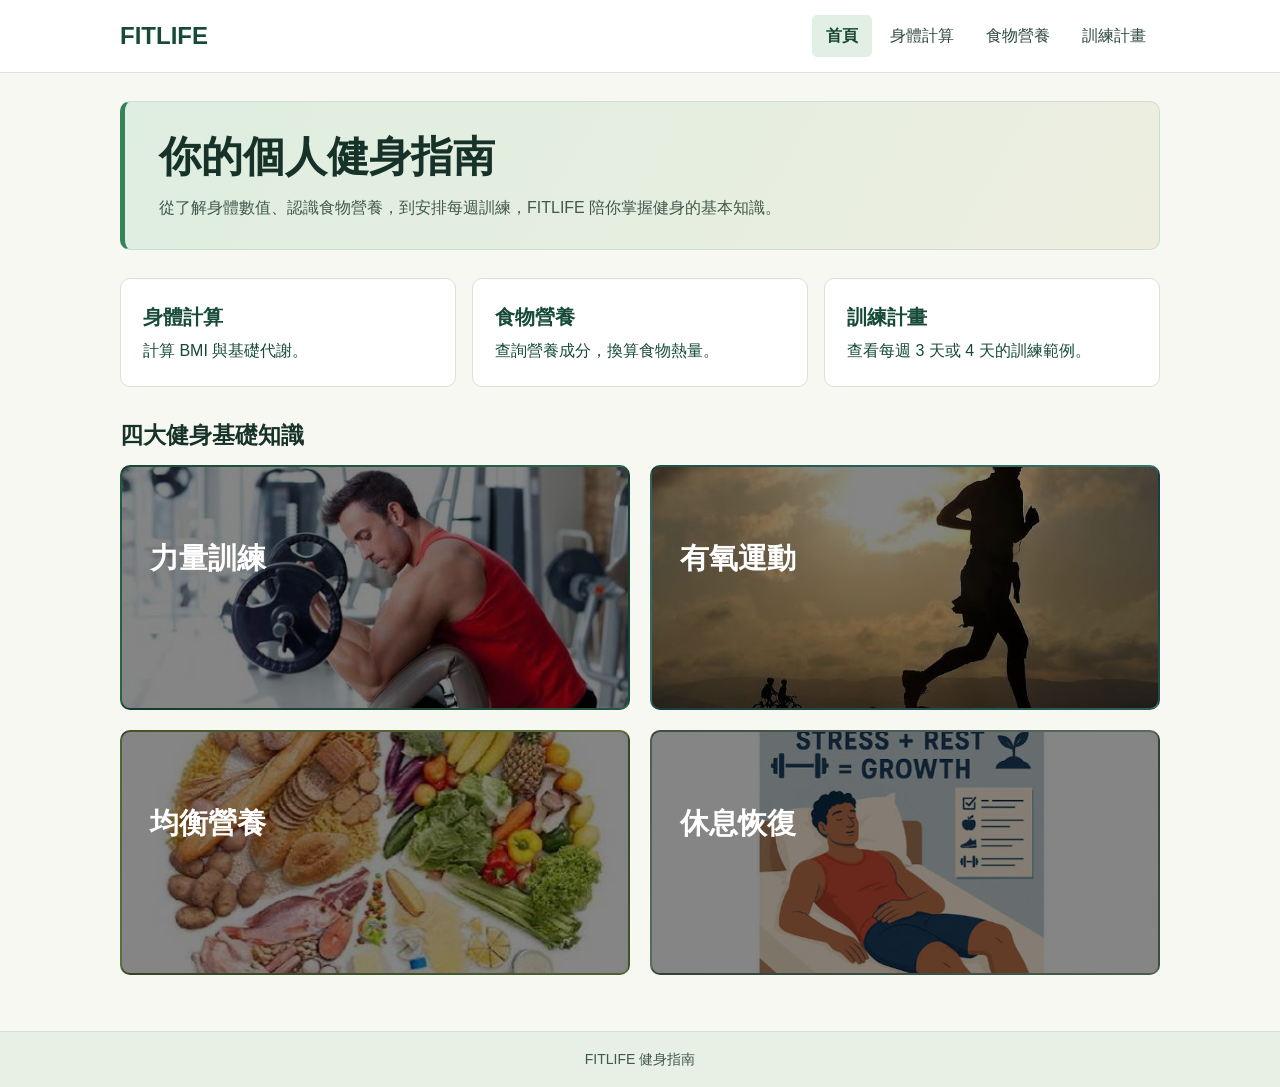
==== index.html @ 1229dff1 "Add files via upload" ====
<!DOCTYPE html>
<html lang="zh-Hant">
<head>
    <meta charset="UTF-8">
    <meta name="viewport" content="width=device-width, initial-scale=1.0">
    <title>首頁｜FITLIFE</title>
    <link rel="stylesheet" href="style.css">
</head>
<body>
    <header class="site-header">
        <div class="container header-content">
            <a class="site-name" href="index.html">FITLIFE</a>
            <nav>
                <a href="index.html" aria-current="page">首頁</a>
                <a href="body.html">身體計算</a>
                <a href="food.html">食物營養</a>
                <a href="training.html">訓練計畫</a>
            </nav>
        </div>
    </header>

    <main class="container">
        <section class="page-intro">
            <h1>你的個人健身指南</h1>
            <p>從了解身體數值、認識食物營養，到安排每週訓練，FITLIFE 陪你掌握健身的基本知識。</p>
        </section>

        <div class="home-links">
            <a class="panel home-link" href="body.html">
                <strong>身體計算</strong>
                <span>計算 BMI 與基礎代謝。</span>
            </a>
            <a class="panel home-link" href="food.html">
                <strong>食物營養</strong>
                <span>查詢營養成分，換算食物熱量。</span>
            </a>
            <a class="panel home-link" href="training.html">
                <strong>訓練計畫</strong>
                <span>查看每週 3 天或 4 天的訓練範例。</span>
            </a>
        </div>

        <section class="fitness-basics">
            <h2>四大健身基礎知識</h2>
            <!-- tabindex="0" 讓使用者能用 Tab 移到卡片。 -->
            <div class="basics-grid">
                <article class="photo-card basics-card strength-card" tabindex="0">
                    <img class="card-photo" src="images/力量訓練.jpg" alt="力量訓練示意圖">
                    <h3 class="card-title">力量訓練</h3>
                    <p class="card-description">利用自體重量、啞鈴或彈力帶提供阻力。可以從椅子坐站、伏地挺身或划船開始，先熟悉動作，再逐步增加阻力或次數。</p>
                </article>
                <article class="photo-card basics-card cardio-card" tabindex="0">
                    <img class="card-photo" src="images/有氧運動.jpg" alt="有氧運動示意圖">
                    <h3 class="card-title">有氧運動</h3>
                    <p class="card-description">快走、騎車和游泳都是常見的有氧活動。中等強度下，呼吸會比平常快，但通常還能交談。可以先從容易持續的活動開始。</p>
                </article>
                <article class="photo-card basics-card balance-card" tabindex="0">
                    <img class="card-photo" src="images/均衡營養.jpg" alt="均衡飲食示意圖">
                    <h3 class="card-title">均衡營養</h3>
                    <p class="card-description">把全穀雜糧、蔬果與豆魚蛋肉搭配起來，並適量攝取油脂。碳水化合物提供活動能量，蛋白質是身體修復組織的原料。</p>
                </article>
                <article class="photo-card basics-card rest-card" tabindex="0">
                    <img class="card-photo" src="images/恢復休息.jpg" alt="休息與恢復示意圖">
                    <h3 class="card-title">休息恢復</h3>
                    <p class="card-description">在訓練日之間安排休息，並維持規律的睡眠。休息日可以散步或做輕鬆的活動，讓下一次訓練更容易維持原本的節奏。</p>
                </article>
            </div>
        </section>
    </main>

    <footer class="site-footer">FITLIFE 健身指南</footer>
</body>
</html>
---- style.css ----
* {
    box-sizing: border-box;
}

body {
    margin: 0;
    background-color: #f7f8f2;
    color: #173329;
    font-family: "Microsoft JhengHei", "Noto Sans TC", Arial, sans-serif;
    line-height: 1.65;
}

.container {
    width: 92%;
    max-width: 1040px;
    margin: 0 auto;
}

.site-header {
    background-color: #ffffff;
    border-bottom: 1px solid #dbe5da;
}

.header-content {
    display: flex;
    justify-content: space-between;
    align-items: center;
    gap: 16px;
    min-height: 72px;
}

.site-name {
    color: #174b38;
    font-size: 24px;
    font-weight: bold;
    text-decoration: none;
}

nav {
    display: flex;
    gap: 4px;
}

nav a {
    padding: 8px 14px;
    border-radius: 5px;
    color: #30483e;
    text-decoration: none;
    transition: background-color 0.2s;
}

nav a[aria-current="page"] {
    background-color: #e2efe5;
    color: #164630;
    font-weight: bold;
}

nav a:hover,
nav a:focus-visible {
    background-color: #1b6246;
    color: #ffffff;
}

main {
    min-height: 76vh;
    padding-bottom: 56px;
}

.page-intro {
    margin: 28px 0;
    padding: 28px 34px;
    border: 1px solid #cbded0;
    border-left: 5px solid #36835a;
    border-radius: 10px;
    background: linear-gradient(120deg, #deeee0, #edeee0);
}

h1, h2, h3, p {
    margin-top: 0;
}

h1 {
    margin-bottom: 0;
    font-size: 42px;
    line-height: 1.3;
}

.page-intro p {
    margin: 10px 0 0;
    color: #40594c;
}

h2 {
    margin-bottom: 10px;
    font-size: 23px;
}

h3 {
    margin-bottom: 6px;
    font-size: 19px;
}

.panel {
    padding: 22px;
    border: 1px solid #d6e2d7;
    border-radius: 10px;
    background-color: #ffffff;
}

.calculator-grid,
.form-grid,
.nutrient-grid,
.basics-grid,
.training-grid {
    display: grid;
    grid-template-columns: 1fr 1fr;
    gap: 16px;
}

.calculator-grid {
    align-items: start;
}

.home-links {
    display: grid;
    grid-template-columns: 1fr 1fr 1fr;
    gap: 16px;
}

.home-link {
    color: #174b38;
    text-decoration: none;
}

.home-link strong {
    display: block;
    margin-bottom: 4px;
    font-size: 20px;
}

.home-link:hover,
.home-link:focus-visible {
    border-color: #36835a;
    background-color: #edf5eb;
}

.fitness-basics {
    margin-top: 30px;
}

.basics-grid {
    gap: 20px;
}

.training-card p {
    margin-bottom: 0;
    color: #456054;
}

.training-plan {
    margin-top: 24px;
}

.choice-buttons {
    display: flex;
    flex-wrap: wrap;
    gap: 10px;
    margin-bottom: 16px;
}

.choice-buttons .action-button[aria-pressed="false"] {
    background-color: #e2efe5;
    color: #174b38;
}

.choice-buttons .action-button:hover {
    background-color: #164633;
    color: #ffffff;
}

.form-grid {
    margin-bottom: 16px;
}

.field label {
    display: block;
    margin-bottom: 4px;
    font-weight: bold;
}

.field input,
.field select {
    width: 100%;
    min-width: 0;
    padding: 9px 10px;
    border: 1px solid #91ac9a;
    border-radius: 5px;
    background-color: #fbfdfa;
    color: #173329;
    font: inherit;
}

.action-button,
button.photo-card,
.food-choice {
    cursor: pointer;
    font: inherit;
}

.action-button {
    padding: 9px 16px;
    border: 0;
    border-radius: 5px;
    background-color: #236247;
    color: #fff;
    font-weight: bold;
}

.action-button:hover {
    background-color: #164633;
}

a:focus-visible,
button:focus-visible,
input:focus-visible,
select:focus-visible {
    outline: 3px solid #a45815;
    outline-offset: 3px;
}

.result {
    margin: 16px 0;
    padding: 10px 12px;
    border-left: 3px solid #36835a;
    background-color: #edf5eb;
    font-weight: bold;
}

.muted,
.source {
    color: #456054;
}

.source {
    margin-bottom: 0;
    font-size: 14px;
}

.source a,
.food-choice {
    color: #1a6345;
    text-decoration: underline;
}

.source a:hover,
.food-choice:hover {
    color: #113c2d;
}

.bmi-table,
.data-table {
    width: 100%;
    border-collapse: collapse;
    margin-bottom: 16px;
}

table caption {
    margin-bottom: 5px;
    color: #173329;
    font-weight: bold;
    text-align: left;
}

.bmi-table th,
.bmi-table td,
.data-table th,
.data-table td {
    padding: 8px 12px;
    border-bottom: 1px solid #dbe5da;
    text-align: left;
}

.data-table thead {
    background-color: #e2efe5;
}

.nutrient-grid {
    margin: 0;
    padding: 0;
    list-style: none;
}

.photo-card {
    position: relative;
    display: flex;
    flex-direction: column;
    align-items: flex-start;
    width: 100%;
    min-height: 155px;
    padding: 20px;
    overflow: hidden;
    border: 2px solid transparent;
    border-radius: 10px;
    background: linear-gradient(135deg, #163e32, #326650);
    color: #ffffff;
    text-align: left;
}

#button-carbs {
    background: linear-gradient(135deg, #334222, #5e6c3e);
}

#button-fat {
    background: linear-gradient(135deg, #503b27, #745834);
}

#button-fiber {
    background: linear-gradient(135deg, #1b4741, #356e62);
}

.basics-card {
    min-height: 245px;
    padding: 28px;
    justify-content: center;
}

.strength-card {
    background: linear-gradient(135deg, #113b2d, #2c654a);
}

.cardio-card {
    background: linear-gradient(135deg, #173d3d, #37746a);
}

.balance-card {
    background: linear-gradient(135deg, #344321, #5e703e);
}

.rest-card {
    background: linear-gradient(135deg, #323f35, #596b5c);
}

/* 照片在下層，標題與說明在上層，所以模糊只會套用在照片。 */
.card-photo {
    position: absolute;
    top: 0;
    left: 0;
    width: 100%;
    height: 100%;
    object-fit: cover;
    filter: brightness(0.52);
    transition: filter 0.2s;
}

.card-title,
.card-description {
    position: relative;
    display: block;
}

.card-title {
    margin: 0;
    font-size: 25px;
    font-weight: bold;
}

.card-description {
    margin: 6px 0 0;
    opacity: 0;
    transition: opacity 0.2s;
}

.photo-card:hover {
    border-color: #8dab91;
}

.photo-card:hover .card-photo,
.photo-card:focus-visible .card-photo,
.photo-card[aria-pressed="true"] .card-photo {
    filter: brightness(0.4) blur(5px);
}

.photo-card:hover .card-description,
.photo-card:focus-visible .card-description,
.photo-card[aria-pressed="true"] .card-description {
    opacity: 1;
}

.photo-card[aria-pressed="true"] {
    outline: 3px solid #39875f;
    outline-offset: 3px;
}

.basics-card:focus-visible {
    outline: 3px solid #a45815;
    outline-offset: 3px;
}

.basics-card .card-title {
    font-size: 29px;
}

.nutrition-details {
    margin-top: 28px;
}

.carb-intro {
    margin-bottom: 18px;
    padding: 14px;
    border-left: 3px solid #36835a;
    background-color: #edf5eb;
}

.carb-intro p {
    margin-bottom: 6px;
}

.carb-intro p:last-child {
    margin-bottom: 0;
}

.food-choice {
    padding: 0;
    border: 0;
    background: none;
    text-align: left;
}

.portion-calculator {
    margin-top: 24px;
}

.portion-form {
    display: flex;
    align-items: end;
    flex-wrap: wrap;
    gap: 12px;
}

.portion-form .field {
    width: 180px;
}

.site-footer {
    padding: 16px;
    border-top: 1px solid #d6e2d7;
    background-color: #e8efe5;
    color: #40594c;
    font-size: 14px;
    text-align: center;
}

@media (max-width: 650px) {
    .header-content {
        flex-direction: column;
        gap: 4px;
        padding: 10px 0;
    }

    nav a {
        padding: 7px 8px;
        font-size: 14px;
    }

    .page-intro {
        margin: 20px 0;
        padding: 19px 16px;
    }

    h1 {
        font-size: 31px;
    }

    .calculator-grid,
    .home-links {
        grid-template-columns: 1fr;
    }

    .panel {
        padding: 14px;
    }

    .photo-card {
        padding: 12px;
    }

    .card-title,
    .basics-card .card-title {
        font-size: 20px;
    }

    .basics-grid {
        gap: 12px;
    }

    .basics-card {
        min-height: 220px;
        font-size: 14px;
    }

    .data-table th,
    .data-table td {
        padding: 6px;
        font-size: 14px;
    }
}

/* 沒有滑鼠懸停的裝置會直接顯示首頁卡片說明。 */
@media (hover: none) {
    .basics-card .card-description {
        opacity: 1;
    }

    .basics-card .card-photo {
        filter: brightness(0.4);
    }
}

@media (prefers-reduced-motion: reduce) {
    .card-photo,
    .card-description {
        transition: none;
    }
}
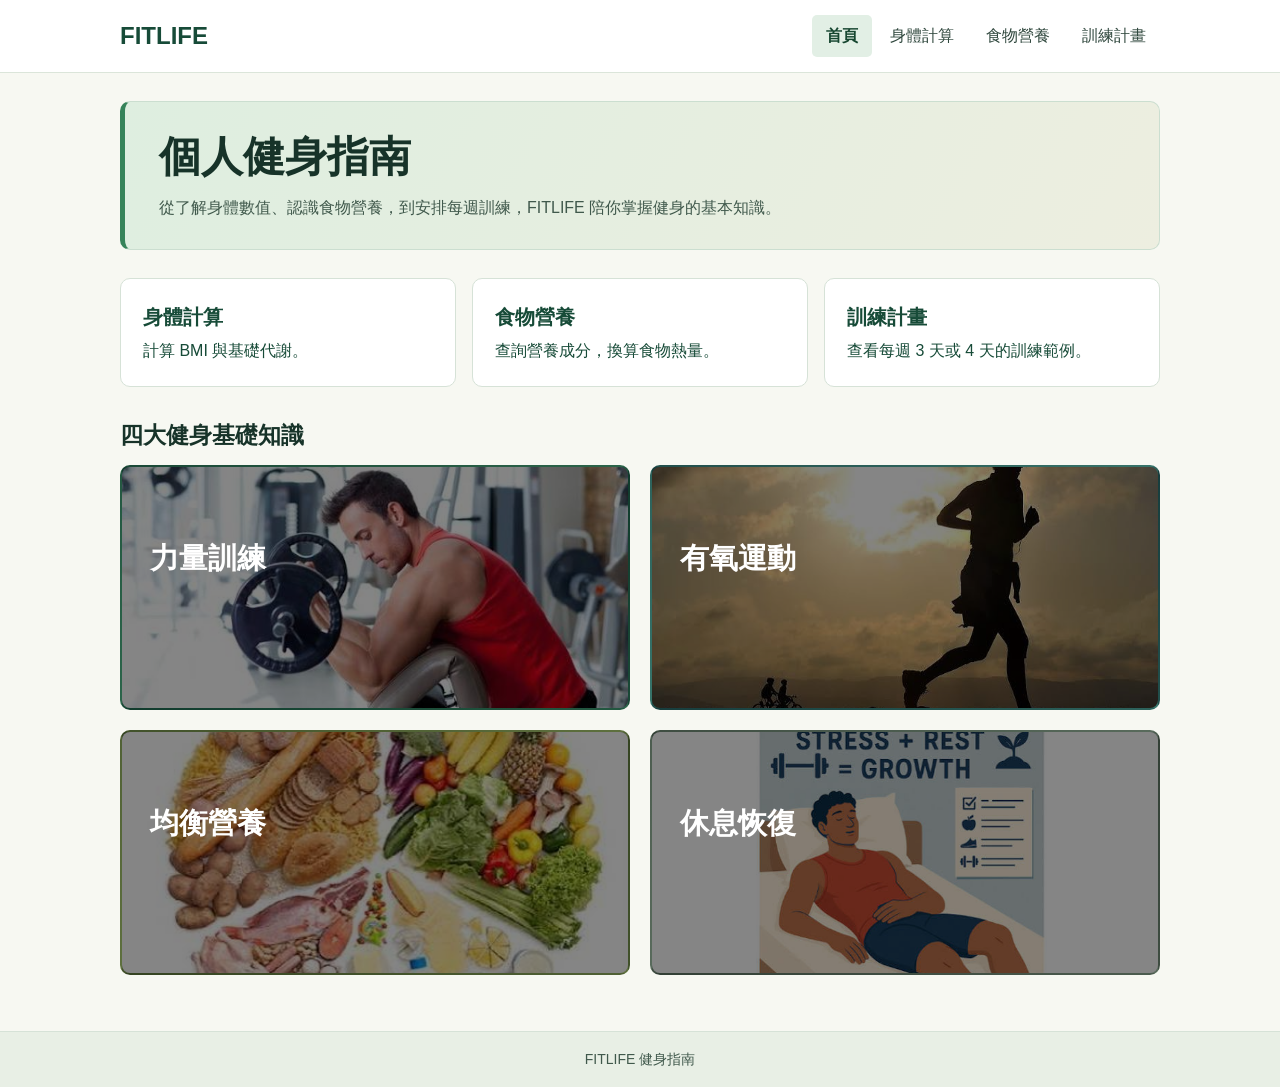
==== commit 19255de7: "Update FITLIFE website" ====
--- a/index.html
+++ b/index.html
@@ -21,7 +21,7 @@
 
     <main class="container">
         <section class="page-intro">
-            <h1>你的個人健身指南</h1>
+            <h1>個人健身指南</h1>
             <p>從了解身體數值、認識食物營養，到安排每週訓練，FITLIFE 陪你掌握健身的基本知識。</p>
         </section>
 
@@ -42,7 +42,7 @@
 
         <section class="fitness-basics">
             <h2>四大健身基礎知識</h2>
-            <!-- tabindex="0" 讓使用者能用 Tab 移到卡片。 -->
+            
             <div class="basics-grid">
                 <article class="photo-card basics-card strength-card" tabindex="0">
                     <img class="card-photo" src="images/力量訓練.jpg" alt="力量訓練示意圖">
--- a/style.css
+++ b/style.css
@@ -340,7 +340,7 @@
     background: linear-gradient(135deg, #323f35, #596b5c);
 }
 
-/* 照片在下層，標題與說明在上層，所以模糊只會套用在照片。 */
+
 .card-photo {
     position: absolute;
     top: 0;
@@ -505,7 +505,6 @@
     }
 }
 
-/* 沒有滑鼠懸停的裝置會直接顯示首頁卡片說明。 */
 @media (hover: none) {
     .basics-card .card-description {
         opacity: 1;
@@ -521,4 +520,4 @@
     .card-description {
         transition: none;
     }
-}
+}
